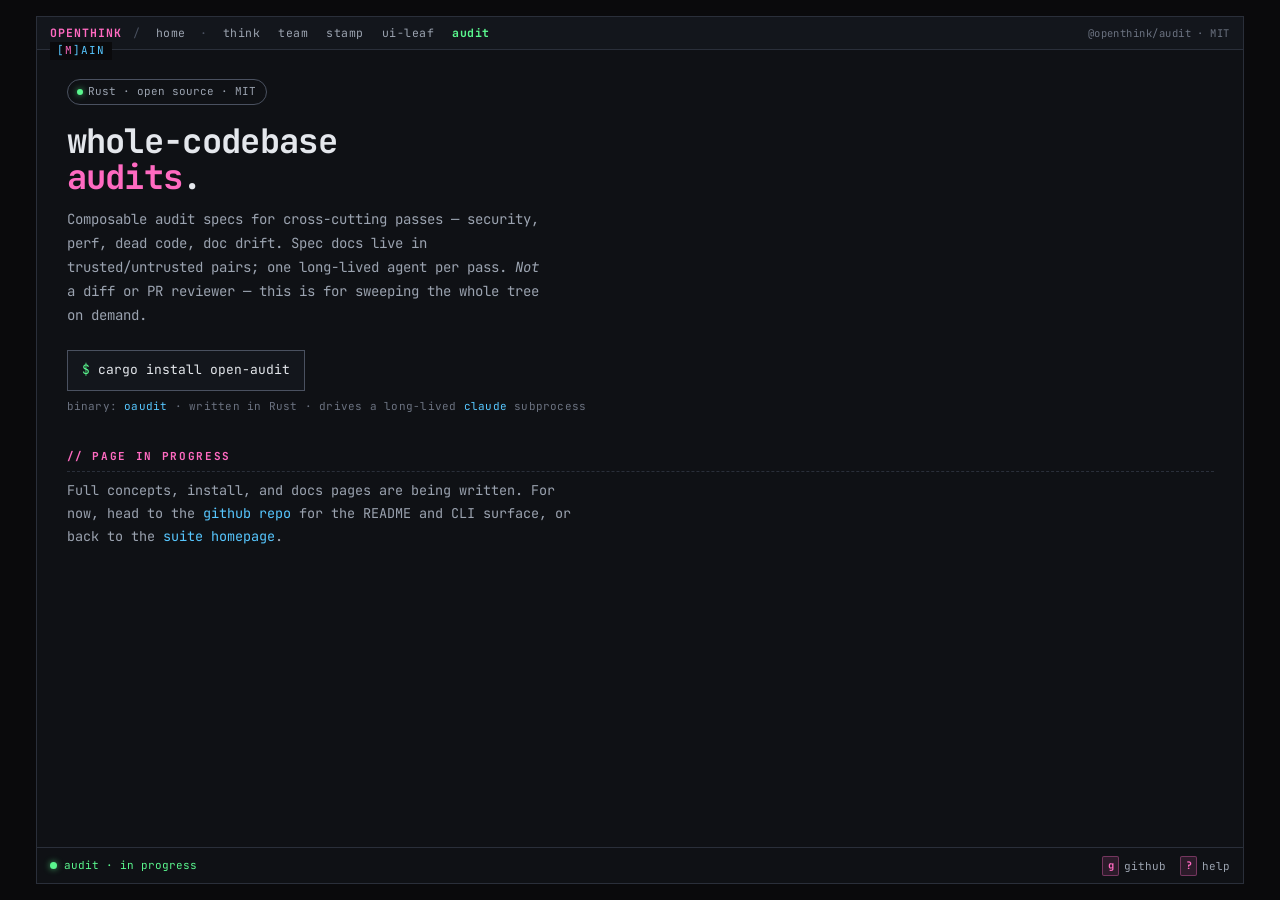
==== audit/index.html @ 02747971 "remove dispatch from the suite site (tool retired) @openthink/dispatch is deprecated/archived. Delet" ====
<!DOCTYPE html>
<html lang="en">
<head>
<meta charset="UTF-8">
<meta name="viewport" content="width=device-width, initial-scale=1.0">
<title>audit — whole-codebase audits · openthink</title>
<meta name="description" content="Composable audit specs for cross-cutting passes: security, perf, dead code, doc drift.">
<link rel="preconnect" href="https://fonts.googleapis.com">
<link rel="preconnect" href="https://fonts.gstatic.com" crossorigin>
<link href="https://fonts.googleapis.com/css2?family=JetBrains+Mono:wght@400;500;700&display=swap" rel="stylesheet">
<link rel="stylesheet" href="../style.css">
</head>
<body>
<div class="app">
  <div class="suitebar">
    <span class="brand">openthink</span>
    <span class="sep">/</span>
    <a href="../">home</a>
    <span class="sep">·</span>
    <a href="../think/">think</a>
    <a href="../team/">team</a>
    <a href="../stamp/">stamp</a>
    <a href="../ui-leaf/">ui-leaf</a>
    <a href="../audit/" class="current">audit</a>
    <span class="grow"></span>
    <span class="meta">@openthink/audit · MIT</span>
  </div>

  <div class="layout full">
    <main class="pane main-pane">
      <div class="pane-title">[<span class="key">M</span>]AIN</div>
      <section class="view active" data-view="home">
        <div class="hero">
          <div class="badge"><span class="dot"></span>Rust · open source · MIT</div>
          <h1>whole-codebase<br><span class="accent">audits</span>.</h1>
          <p class="lead">Composable audit specs for cross-cutting passes &mdash; security, perf, dead code, doc drift. Spec docs live in trusted/untrusted pairs; one long-lived agent per pass. <em>Not</em> a diff or PR reviewer &mdash; this is for sweeping the whole tree on demand.</p>
          <div class="install-line"><span class="prompt">$</span>cargo install open-audit</div>
          <div class="install-note">binary: <code>oaudit</code> · written in Rust · drives a long-lived <code>claude</code> subprocess</div>
        </div>

        <h2 class="section-h">// page in progress</h2>
        <p>Full concepts, install, and docs pages are being written. For now, head to the <a href="https://github.com/OpenThinkAi/open-audit">github repo</a> for the README and CLI surface, or back to the <a href="../">suite homepage</a>.</p>
      </section>
    </main>
  </div>

  <div class="statusbar">
    <div class="left"><span class="status-dot"></span>audit · in progress</div>
    <div class="spacer"></div>
    <div class="right">
      <span><span class="key-pill">g</span>github</span>
      <span><span class="key-pill">?</span>help</span>
    </div>
  </div>
</div>

<div class="modal" id="help-modal" hidden>
  <div class="modal-pane">
    <div class="pane-title">[<span class="key">?</span>] HELP</div>
    <button class="modal-close" aria-label="close">×</button>
    <h3>Keyboard shortcuts</h3>
    <table class="help-table">
      <tr><td><span class="key-pill">g</span></td><td>open github</td></tr>
      <tr><td><span class="key-pill">?</span></td><td>toggle this help</td></tr>
      <tr><td><span class="key-pill">esc</span></td><td>close</td></tr>
    </table>
  </div>
</div>

<script>
  window.SITE_CONFIG = {
    tool: 'audit',
    githubUrl: 'https://github.com/OpenThinkAi/open-audit'
  };
</script>
<script src="../app.js"></script>
</body>
</html>
---- style.css ----
/* ── openthink suite TUI dashboard ── */
*, *::before, *::after { box-sizing: border-box; margin: 0; padding: 0; }

:root {
  --bg: #0a0a0c;
  --pane-bg: #0f1115;
  --pane-bg-soft: #13161c;
  --border: #2a2f3a;
  --border-bright: #4a5160;
  --fg: #e4e7ec;
  --fg-dim: #9ba3b0;
  --fg-faint: #6b7280;
  --green: #5af78e;
  --cyan: #57c7ff;
  --yellow: #f3f99d;
  --magenta: #ff6ac1;
  --red: #ff5c57;
  --accent: #ff6ac1;
  --accent-soft: rgba(255, 106, 193, 0.12);
}

html, body {
  background: var(--bg);
  color: var(--fg);
  font-family: 'JetBrains Mono', ui-monospace, SFMono-Regular, Menlo, Consolas, monospace;
  font-size: 13px;
  line-height: 1.6;
  -webkit-font-smoothing: antialiased;
  text-rendering: optimizeLegibility;
}

a { color: var(--cyan); text-decoration: none; }
a:hover { color: var(--accent); text-decoration: underline; }
code { font-family: inherit; color: var(--cyan); }
button { font: inherit; background: none; border: none; color: inherit; cursor: pointer; }

.app {
  max-width: 1240px;
  min-height: 100vh;
  margin: 0 auto;
  padding: 1.25rem;
  display: flex;
  flex-direction: column;
}

/* ── Suite bar (top of every page) ── */
.suitebar {
  display: flex;
  align-items: center;
  border: 1px solid var(--border);
  border-bottom: none;
  background: var(--pane-bg-soft);
  font-size: 11.5px;
  padding: 0.45rem 1rem;
  gap: 0.9rem;
  color: var(--fg-faint);
  letter-spacing: 0.04em;
}
.suitebar .brand {
  color: var(--accent);
  font-weight: 700;
  letter-spacing: 0.08em;
  text-transform: uppercase;
}
.suitebar .sep { color: var(--border-bright); }
.suitebar a {
  color: var(--fg-dim);
  text-decoration: none;
  padding: 0.05rem 0.25rem;
}
.suitebar a:hover { color: var(--cyan); text-decoration: none; }
.suitebar a.current {
  color: var(--green);
  font-weight: 700;
}
.suitebar .grow { flex: 1; }
.suitebar .meta { color: var(--fg-faint); font-size: 10.5px; }

/* ── Tab bar ── */
.tabbar {
  display: flex;
  align-items: stretch;
  border: 1px solid var(--border);
  border-bottom: none;
  background: var(--pane-bg);
}
.tab {
  padding: 0.7rem 1.4rem;
  color: var(--fg-dim);
  border-right: 1px solid var(--border);
  font-size: 13px;
  letter-spacing: 0.01em;
  transition: color 0.12s, background 0.12s;
}
.tab:hover:not(.active) { color: var(--cyan); background: rgba(87, 199, 255, 0.04); }
.tab.active {
  color: #0a0a0c;
  background: var(--accent);
  font-weight: 700;
}
.tab.active .key { color: #0a0a0c; }
.tab .key { color: var(--accent); font-weight: 700; }
.tab-spacer { flex: 1; border-right: 1px solid var(--border); }
.tab-meta {
  padding: 0.7rem 1.2rem;
  display: flex;
  align-items: center;
  gap: 0.6rem;
  font-size: 11px;
  color: var(--fg-dim);
}
.pill {
  display: inline-block;
  padding: 0.1rem 0.45rem;
  background: rgba(90, 247, 142, 0.08);
  border: 1px solid rgba(90, 247, 142, 0.35);
  color: var(--green);
  border-radius: 2px;
  font-size: 10px;
  letter-spacing: 0.05em;
}
.dim { color: var(--fg-faint); }

/* ── Layout ── */
.layout {
  display: grid;
  grid-template-columns: 240px 1fr;
  flex: 1;
}
.layout.full { grid-template-columns: 1fr; }

/* ── Pane ── */
.pane {
  border: 1px solid var(--border);
  background: var(--pane-bg);
  position: relative;
  padding: 1.5rem 1.25rem 1.25rem;
}
.pane + .pane { border-left: none; }
.pane-title {
  position: absolute;
  top: -0.65em;
  left: 1rem;
  background: var(--bg);
  padding: 0 0.5rem;
  color: var(--cyan);
  font-size: 11px;
  letter-spacing: 0.1em;
  text-transform: uppercase;
}
.pane-title .key { color: var(--accent); }

/* ── Sidebar ── */
.sidebar { min-height: 0; }
.nav-tree { line-height: 1.95; font-size: 12.5px; }
.nav-tree .group {
  color: var(--fg-faint);
  margin-top: 1.1rem;
  font-size: 10.5px;
  text-transform: uppercase;
  letter-spacing: 0.08em;
}
.nav-tree .group:first-child { margin-top: 0.2rem; }
.nav-tree a {
  display: block;
  color: var(--fg);
  text-decoration: none;
  padding-left: 1.2rem;
  position: relative;
  transition: color 0.12s, transform 0.12s;
}
.nav-tree a::before {
  content: '├─';
  color: var(--fg-faint);
  position: absolute;
  left: 0;
}
.nav-tree a.last::before { content: '└─'; }
.nav-tree a:hover {
  color: var(--cyan);
  text-decoration: none;
  transform: translateX(2px);
}
.nav-tree a.current {
  color: var(--green);
}
.nav-tree a.current::after { content: ' ●'; color: var(--green); }
.nav-tree a:focus-visible {
  outline: none;
  background: var(--accent-soft);
  color: var(--accent);
}

/* ── Main pane ── */
.main-pane { padding: 2.25rem 2.25rem; min-height: 75vh; }
.view { display: none; animation: fadeIn 0.25s ease-out; }
.view.active { display: block; }
@keyframes fadeIn {
  from { opacity: 0; transform: translateY(4px); }
  to { opacity: 1; transform: translateY(0); }
}

.main-pane p {
  color: var(--fg-dim);
  margin: 0.5rem 0 1.25rem;
  max-width: 65ch;
  font-size: 13.5px;
  line-height: 1.7;
}
.main-pane p strong { color: var(--fg); font-weight: 700; }
.main-pane p code { color: var(--green); font-size: 12.5px; padding: 0.05em 0.3em; background: rgba(90,247,142,0.08); border-radius: 2px; }
.main-pane p a { color: var(--cyan); }

/* ── Hero (Home view) ── */
.hero { margin-bottom: 2rem; }
.badge {
  display: inline-block;
  color: var(--fg-dim);
  font-size: 11px;
  padding: 0.25rem 0.7rem;
  border: 1px solid var(--border-bright);
  border-radius: 100px;
  margin-bottom: 1.5rem;
}
.badge .dot {
  display: inline-block;
  width: 6px;
  height: 6px;
  background: var(--green);
  border-radius: 50%;
  margin-right: 0.45rem;
  box-shadow: 0 0 6px rgba(90, 247, 142, 0.7);
  animation: pulse 2.4s ease-in-out infinite;
}
.hero h1 {
  font-size: 2.6rem;
  line-height: 1.05;
  margin: 0 0 1rem;
  font-weight: 700;
  letter-spacing: -0.02em;
  color: var(--fg);
}
.hero h1 .accent { color: var(--accent); }
.hero .lead {
  color: var(--fg-dim);
  font-size: 14px;
  max-width: 60ch;
  margin: 0 0 1.75rem;
  line-height: 1.7;
}
.install-line {
  display: inline-block;
  padding: 0.7rem 1.1rem;
  background: var(--pane-bg-soft);
  border: 1px solid var(--border-bright);
  color: var(--fg);
  font-size: 13px;
}
.install-line .prompt { color: var(--green); margin-right: 0.6rem; }
.install-note {
  color: var(--fg-faint);
  font-size: 11px;
  margin-top: 0.5rem;
  letter-spacing: 0.02em;
}

/* ── Demo flow (Home view) ── */
.demo-flow { margin: 1.25rem 0 0.5rem; }
.demo-step { margin-bottom: 1.5rem; }
.demo-step:last-child { margin-bottom: 0; }
.demo-label {
  color: var(--fg-dim);
  font-size: 11.5px;
  text-transform: uppercase;
  letter-spacing: 0.06em;
  margin-bottom: 0.5rem;
  padding-left: 0.2rem;
}
.demo-terminal {
  background: var(--bg);
  border: 1px solid var(--border);
  padding: 0.7rem 0.9rem;
  font-size: 12px;
  line-height: 1.7;
}
.demo-terminal .prompt { color: var(--green); }
.demo-terminal .out { color: var(--fg-dim); }
.demo-terminal .check { color: var(--green); }
.demo-terminal .dim { color: var(--fg-faint); }
.demo-terminal .cyan { color: var(--cyan); }

/* ── Section headers ── */
.view-title {
  color: var(--accent);
  font-size: 13px;
  text-transform: uppercase;
  letter-spacing: 0.15em;
  margin: 0 0 0.4rem;
  font-weight: 700;
}
.view-sub {
  color: var(--fg-dim);
  font-size: 13.5px;
  margin: 0 0 2rem !important;
  max-width: 65ch;
}
h2.section-h {
  color: var(--accent);
  font-size: 11px;
  text-transform: uppercase;
  letter-spacing: 0.15em;
  margin: 2.5rem 0 0.6rem;
  border-bottom: 1px dashed var(--border);
  padding-bottom: 0.4rem;
  font-weight: 700;
}

/* ── Concept grid ── */
.concept-list {
  display: grid;
  grid-template-columns: repeat(6, 1fr);
  gap: 0;
  margin: 0 0 1rem;
}
.concept { grid-column: span 3; }
.concept:nth-last-child(2):nth-child(3n + 1),
.concept:nth-last-child(1):nth-child(3n + 2) { grid-column: span 3; }
.concept {
  border: 1px solid var(--border);
  padding: 1.1rem 1.2rem 1.2rem;
  margin: -1px 0 0 -1px;
  position: relative;
  transition: background 0.15s, border-color 0.15s;
  display: flex;
  flex-direction: column;
}
.concept .demo {
  margin-top: auto;
}
.concept:hover {
  background: var(--pane-bg-soft);
  border-color: var(--border-bright);
  z-index: 2;
}
.concept .num {
  color: var(--accent);
  font-size: 10.5px;
  letter-spacing: 0.1em;
  font-weight: 700;
}
.concept h3 {
  margin: 0.3rem 0 0.6rem;
  color: var(--green);
  font-size: 1rem;
  font-weight: 700;
}
.concept p {
  margin: 0 0 0.85rem !important;
  color: var(--fg-dim);
  font-size: 12px !important;
  line-height: 1.6 !important;
  max-width: none !important;
}
.concept .demo {
  background: var(--bg);
  border: 1px solid var(--border);
  padding: 0.55rem 0.7rem;
  font-size: 11px;
  line-height: 1.6;
}
.demo .prompt { color: var(--green); }
.demo .out { color: var(--fg-dim); }
.demo .check { color: var(--green); }
.demo .dim { color: var(--fg-faint); }
.demo .cyan { color: var(--cyan); }

/* ── Architecture ── */
.arch-ascii {
  color: var(--fg-faint);
  font-size: 12px;
  line-height: 1.45;
  white-space: pre;
  margin: 1.25rem 0 0;
  overflow-x: auto;
  padding: 1rem 0;
}
.arch-ascii .g { color: var(--green); }
.arch-ascii .c { color: var(--cyan); }
.arch-ascii .y { color: var(--yellow); }
.arch-ascii .m { color: var(--accent); }
.arch-ascii .dim { color: var(--fg-faint); }

/* ── Install steps ── */
ol.steps {
  list-style: none;
  counter-reset: step;
  margin: 0.5rem 0 0;
}
ol.steps li {
  counter-increment: step;
  padding: 1.1rem 0 1.1rem 3.2rem;
  border-bottom: 1px dashed var(--border);
  position: relative;
}
ol.steps li:first-child { padding-top: 0; }
ol.steps li:last-child { border-bottom: none; }
ol.steps li::before {
  content: '[' counter(step, decimal-leading-zero) ']';
  color: var(--accent);
  position: absolute;
  left: 0;
  top: 1.1rem;
  font-weight: 700;
  font-size: 12px;
}
ol.steps li:first-child::before { top: 0; }
ol.steps li h3 {
  margin: 0 0 0.5rem;
  font-size: 13.5px;
  color: var(--fg);
  font-weight: 700;
}
ol.steps li .terminal {
  background: var(--pane-bg-soft);
  border: 1px solid var(--border);
  padding: 0.55rem 0.8rem;
  font-size: 12.5px;
  color: var(--fg);
}
ol.steps li .terminal + .terminal { margin-top: 0.4rem; }
ol.steps li .terminal .prompt { color: var(--green); margin-right: 0.5rem; }
ol.steps li .note {
  margin: 0.6rem 0 0 !important;
  color: var(--fg-faint) !important;
  font-size: 11.5px !important;
  font-style: italic;
}

/* ── Link list (Docs view) ── */
ul.link-list {
  list-style: none;
  margin: 1rem 0;
}
ul.link-list li {
  display: grid;
  grid-template-columns: 160px 1fr;
  padding: 0.5rem 0;
  border-bottom: 1px dashed var(--border);
  font-size: 13px;
}
ul.link-list .link-label {
  color: var(--fg-faint);
  text-transform: uppercase;
  font-size: 10.5px;
  letter-spacing: 0.08em;
  padding-top: 0.2rem;
}

/* ── Tool grid (suite homepage) ── */
.tool-grid {
  display: grid;
  grid-template-columns: repeat(2, 1fr);
  gap: 0;
  margin: 1rem 0 0;
}
.tool-card {
  border: 1px solid var(--border);
  margin: -1px 0 0 -1px;
  padding: 1.4rem 1.5rem 1.3rem;
  display: flex;
  flex-direction: column;
  gap: 0.5rem;
  text-decoration: none;
  color: inherit;
  transition: background 0.15s, border-color 0.15s, transform 0.12s;
  position: relative;
}
.tool-card:hover {
  background: var(--pane-bg-soft);
  border-color: var(--border-bright);
  text-decoration: none;
  z-index: 2;
}
.tool-card .tool-head {
  display: flex;
  align-items: baseline;
  gap: 0.6rem;
}
.tool-card h3 {
  font-size: 1.1rem;
  font-weight: 700;
  color: var(--green);
  margin: 0;
}
.tool-card .tool-pkg {
  color: var(--fg-faint);
  font-size: 11px;
  letter-spacing: 0.02em;
}
.tool-card .tool-tag {
  color: var(--fg);
  font-size: 13px;
  margin: 0.1rem 0 0.2rem;
}
.tool-card .tool-desc {
  color: var(--fg-dim);
  font-size: 12.5px;
  line-height: 1.65;
  margin: 0;
  max-width: none;
}
.tool-card .tool-meta {
  margin-top: 0.6rem;
  display: flex;
  gap: 0.7rem;
  font-size: 10.5px;
  color: var(--fg-faint);
  text-transform: uppercase;
  letter-spacing: 0.08em;
}
.tool-card .tool-meta .install {
  color: var(--cyan);
  text-transform: none;
  letter-spacing: 0;
}

/* ── Status bar ── */
.statusbar {
  display: flex;
  border: 1px solid var(--border);
  border-top: none;
  background: var(--pane-bg);
  font-size: 11px;
  align-items: center;
}
.statusbar .left, .statusbar .right { padding: 0.55rem 1rem; }
.statusbar .left { color: var(--green); display: flex; align-items: center; gap: 0.5rem; }
.statusbar .spacer { flex: 1; }
.statusbar .right { color: var(--fg-dim); display: flex; gap: 1.1rem; }
.statusbar .right span { white-space: nowrap; }
.status-dot {
  display: inline-block;
  width: 7px;
  height: 7px;
  background: var(--green);
  border-radius: 50%;
  box-shadow: 0 0 6px rgba(90, 247, 142, 0.7);
  animation: pulse 2.4s ease-in-out infinite;
}
@keyframes pulse {
  0%, 100% { opacity: 1; box-shadow: 0 0 6px rgba(90, 247, 142, 0.7); }
  50% { opacity: 0.55; box-shadow: 0 0 2px rgba(90, 247, 142, 0.3); }
}
.key-pill {
  display: inline-block;
  padding: 0.05rem 0.35rem;
  background: rgba(255, 106, 193, 0.12);
  color: var(--accent);
  border: 1px solid rgba(255, 106, 193, 0.35);
  border-radius: 2px;
  margin-right: 0.35rem;
  font-size: 10.5px;
  font-weight: 700;
}

/* ── Help modal ── */
.modal {
  position: fixed;
  inset: 0;
  background: rgba(10, 10, 12, 0.8);
  display: flex;
  align-items: center;
  justify-content: center;
  z-index: 100;
  backdrop-filter: blur(4px);
  animation: fadeIn 0.18s ease-out;
}
.modal[hidden] { display: none; }
.modal-pane {
  background: var(--pane-bg);
  border: 1px solid var(--border-bright);
  padding: 2rem 2.5rem;
  min-width: 320px;
  max-width: 90vw;
  position: relative;
}
.modal-pane h3 {
  margin: 0 0 1rem;
  color: var(--fg);
  font-size: 13px;
  font-weight: 700;
  text-transform: uppercase;
  letter-spacing: 0.08em;
}
.modal-close {
  position: absolute;
  top: 0.6rem;
  right: 0.9rem;
  color: var(--fg-faint);
  font-size: 1.4rem;
  line-height: 1;
}
.modal-close:hover { color: var(--accent); }
.help-table { border-collapse: collapse; }
.help-table td {
  padding: 0.3rem 1rem 0.3rem 0;
  font-size: 12px;
  color: var(--fg-dim);
  vertical-align: middle;
}
.help-table td:first-child { white-space: nowrap; }


/* ── v3 alpha banner + note (think page) ── */
.v3-banner {
  display: flex;
  align-items: baseline;
  flex-wrap: wrap;
  gap: 0.6rem;
  border: 1px solid rgba(90, 247, 142, 0.35);
  background: rgba(90, 247, 142, 0.04);
  padding: 0.65rem 1rem;
  margin-bottom: 1.5rem;
  font-size: 12px;
}
.v3-label {
  color: var(--green);
  font-weight: 700;
  font-size: 10.5px;
  text-transform: uppercase;
  letter-spacing: 0.1em;
  padding: 0.1rem 0.5rem;
  border: 1px solid rgba(90, 247, 142, 0.35);
  border-radius: 2px;
  white-space: nowrap;
}
.v3-body { color: var(--fg-dim); }
.v3-install {
  color: var(--cyan);
  font-size: 11.5px;
  padding: 0.15rem 0.5rem;
  background: rgba(87, 199, 255, 0.06);
  border: 1px solid rgba(87, 199, 255, 0.2);
  border-radius: 2px;
  white-space: nowrap;
}
.v3-note {
  margin-top: 0.8rem;
  border: 1px solid rgba(90, 247, 142, 0.25);
  background: rgba(90, 247, 142, 0.03);
  padding: 0.65rem 0.85rem;
  display: flex;
  flex-direction: column;
  gap: 0.25rem;
}
.v3-note .v3-label { display: inline-block; margin-bottom: 0.15rem; }
.v3-note .v3-body { font-size: 11.5px; color: var(--fg-dim); }
.v3-note .v3-terminal { margin-top: 0.4rem; }
/* ── Responsive ── */
@media (max-width: 820px) {
  .app { padding: 0.75rem; }
  .layout { grid-template-columns: 1fr; }
  .pane + .pane { border-left: 1px solid var(--border); border-top: none; }
  .main-pane { padding: 1.5rem 1.25rem; }
  .hero h1 { font-size: 1.9rem; }
  .tabbar { overflow-x: auto; }
  .tab-meta { display: none; }
  .statusbar .right { gap: 0.6rem; font-size: 10px; }
  .sidebar { padding-top: 1.2rem; }
  .suitebar { overflow-x: auto; white-space: nowrap; padding: 0.45rem 0.7rem; gap: 0.5rem; }
  .tool-grid { grid-template-columns: 1fr; }
}

@media (max-width: 480px) {
  .statusbar .right span:nth-child(n+4) { display: none; }
  .concept-list { grid-template-columns: 1fr; }
  .concept, .concept:nth-last-child(2):nth-child(3n + 1),
  .concept:nth-last-child(1):nth-child(3n + 2) { grid-column: span 1; }
}
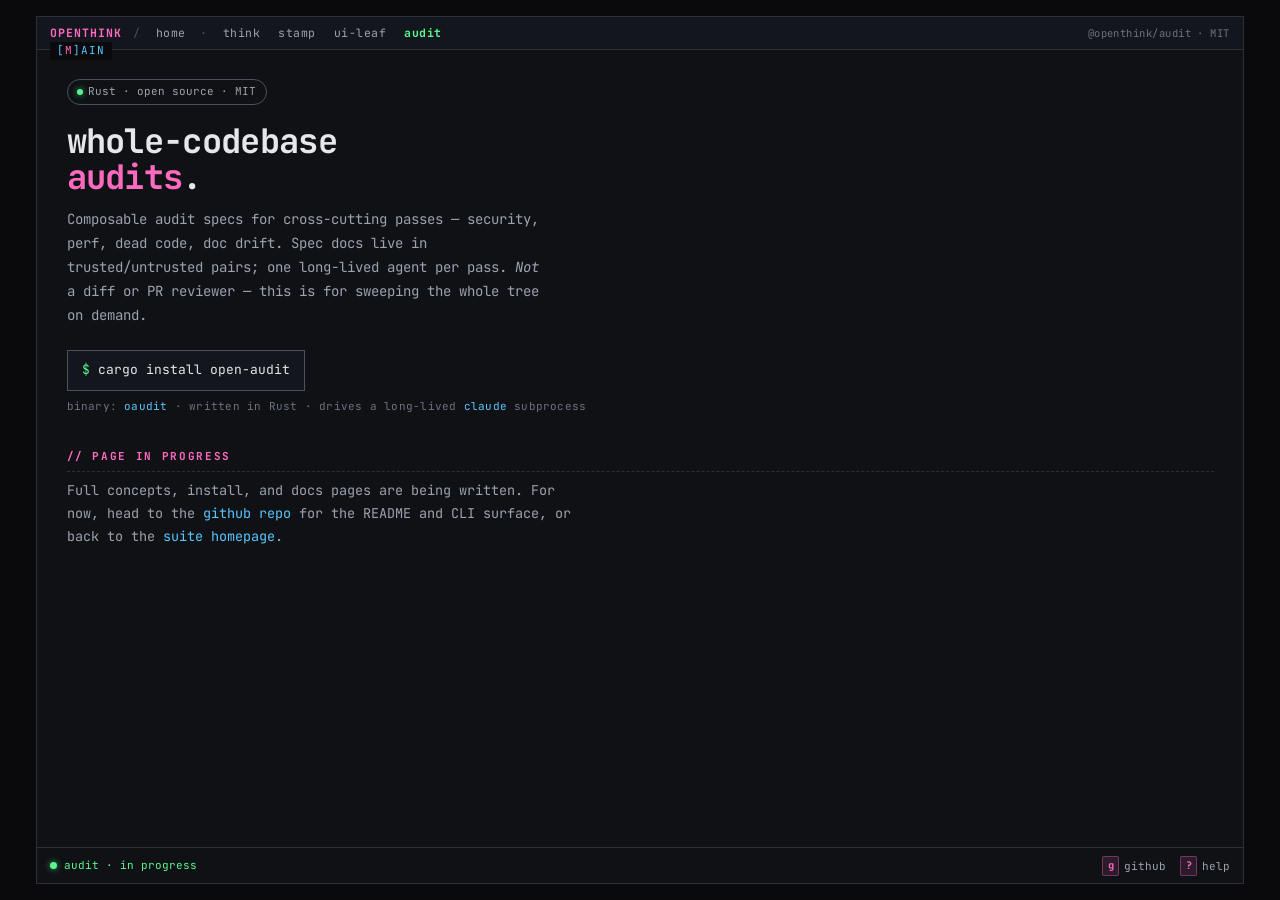
==== commit d72f733c: "remove team from the suite site (package deprecated) + full-width philosophy text @openthink/team (o" ====
--- a/audit/index.html
+++ b/audit/index.html
@@ -18,7 +18,6 @@
     <a href="../">home</a>
     <span class="sep">·</span>
     <a href="../think/">think</a>
-    <a href="../team/">team</a>
     <a href="../stamp/">stamp</a>
     <a href="../ui-leaf/">ui-leaf</a>
     <a href="../audit/" class="current">audit</a>
--- a/style.css
+++ b/style.css
@@ -207,6 +207,7 @@
   font-size: 13.5px;
   line-height: 1.7;
 }
+.main-pane p.wide { max-width: none; }
 .main-pane p strong { color: var(--fg); font-weight: 700; }
 .main-pane p code { color: var(--green); font-size: 12.5px; padding: 0.05em 0.3em; background: rgba(90,247,142,0.08); border-radius: 2px; }
 .main-pane p a { color: var(--cyan); }
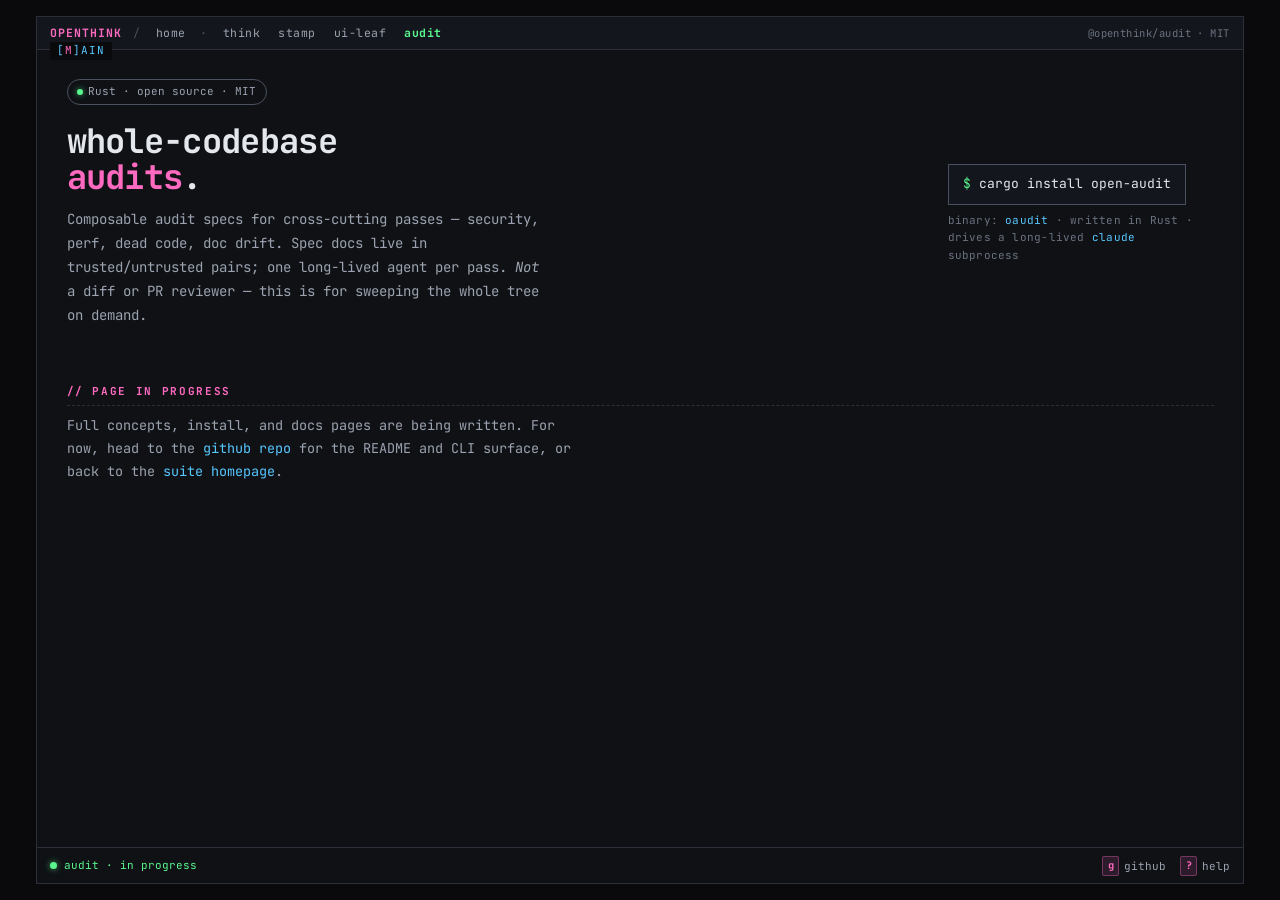
==== commit 394b30f1: "hero: move quick-install block to the right of the blurb on every page Two-column flex hero on all f" ====
--- a/audit/index.html
+++ b/audit/index.html
@@ -30,11 +30,15 @@
       <div class="pane-title">[<span class="key">M</span>]AIN</div>
       <section class="view active" data-view="home">
         <div class="hero">
-          <div class="badge"><span class="dot"></span>Rust · open source · MIT</div>
-          <h1>whole-codebase<br><span class="accent">audits</span>.</h1>
-          <p class="lead">Composable audit specs for cross-cutting passes &mdash; security, perf, dead code, doc drift. Spec docs live in trusted/untrusted pairs; one long-lived agent per pass. <em>Not</em> a diff or PR reviewer &mdash; this is for sweeping the whole tree on demand.</p>
-          <div class="install-line"><span class="prompt">$</span>cargo install open-audit</div>
-          <div class="install-note">binary: <code>oaudit</code> · written in Rust · drives a long-lived <code>claude</code> subprocess</div>
+          <div class="hero-copy">
+            <div class="badge"><span class="dot"></span>Rust · open source · MIT</div>
+            <h1>whole-codebase<br><span class="accent">audits</span>.</h1>
+            <p class="lead">Composable audit specs for cross-cutting passes &mdash; security, perf, dead code, doc drift. Spec docs live in trusted/untrusted pairs; one long-lived agent per pass. <em>Not</em> a diff or PR reviewer &mdash; this is for sweeping the whole tree on demand.</p>
+          </div>
+          <div class="hero-install">
+            <div class="install-line"><span class="prompt">$</span>cargo install open-audit</div>
+            <div class="install-note">binary: <code>oaudit</code> · written in Rust · drives a long-lived <code>claude</code> subprocess</div>
+          </div>
         </div>
 
         <h2 class="section-h">// page in progress</h2>
--- a/style.css
+++ b/style.css
@@ -213,7 +213,17 @@
 .main-pane p a { color: var(--cyan); }
 
 /* ── Hero (Home view) ── */
-.hero { margin-bottom: 2rem; }
+.hero {
+  margin-bottom: 2rem;
+  display: flex;
+  align-items: center;
+  justify-content: space-between;
+  gap: 2.5rem;
+}
+.hero-copy { flex: 1 1 auto; min-width: 0; }
+.hero-install { flex: 0 0 auto; }
+.hero-install .install-line { white-space: nowrap; }
+.hero-install .install-note { max-width: 38ch; }
 .badge {
   display: inline-block;
   color: var(--fg-dim);
@@ -612,54 +622,10 @@
 .help-table td:first-child { white-space: nowrap; }
 
 
-/* ── v3 alpha banner + note (think page) ── */
-.v3-banner {
-  display: flex;
-  align-items: baseline;
-  flex-wrap: wrap;
-  gap: 0.6rem;
-  border: 1px solid rgba(90, 247, 142, 0.35);
-  background: rgba(90, 247, 142, 0.04);
-  padding: 0.65rem 1rem;
-  margin-bottom: 1.5rem;
-  font-size: 12px;
-}
-.v3-label {
-  color: var(--green);
-  font-weight: 700;
-  font-size: 10.5px;
-  text-transform: uppercase;
-  letter-spacing: 0.1em;
-  padding: 0.1rem 0.5rem;
-  border: 1px solid rgba(90, 247, 142, 0.35);
-  border-radius: 2px;
-  white-space: nowrap;
-}
-.v3-body { color: var(--fg-dim); }
-.v3-install {
-  color: var(--cyan);
-  font-size: 11.5px;
-  padding: 0.15rem 0.5rem;
-  background: rgba(87, 199, 255, 0.06);
-  border: 1px solid rgba(87, 199, 255, 0.2);
-  border-radius: 2px;
-  white-space: nowrap;
-}
-.v3-note {
-  margin-top: 0.8rem;
-  border: 1px solid rgba(90, 247, 142, 0.25);
-  background: rgba(90, 247, 142, 0.03);
-  padding: 0.65rem 0.85rem;
-  display: flex;
-  flex-direction: column;
-  gap: 0.25rem;
-}
-.v3-note .v3-label { display: inline-block; margin-bottom: 0.15rem; }
-.v3-note .v3-body { font-size: 11.5px; color: var(--fg-dim); }
-.v3-note .v3-terminal { margin-top: 0.4rem; }
 /* ── Responsive ── */
 @media (max-width: 820px) {
   .app { padding: 0.75rem; }
+  .hero { flex-direction: column; align-items: flex-start; gap: 1rem; }
   .layout { grid-template-columns: 1fr; }
   .pane + .pane { border-left: 1px solid var(--border); border-top: none; }
   .main-pane { padding: 1.5rem 1.25rem; }
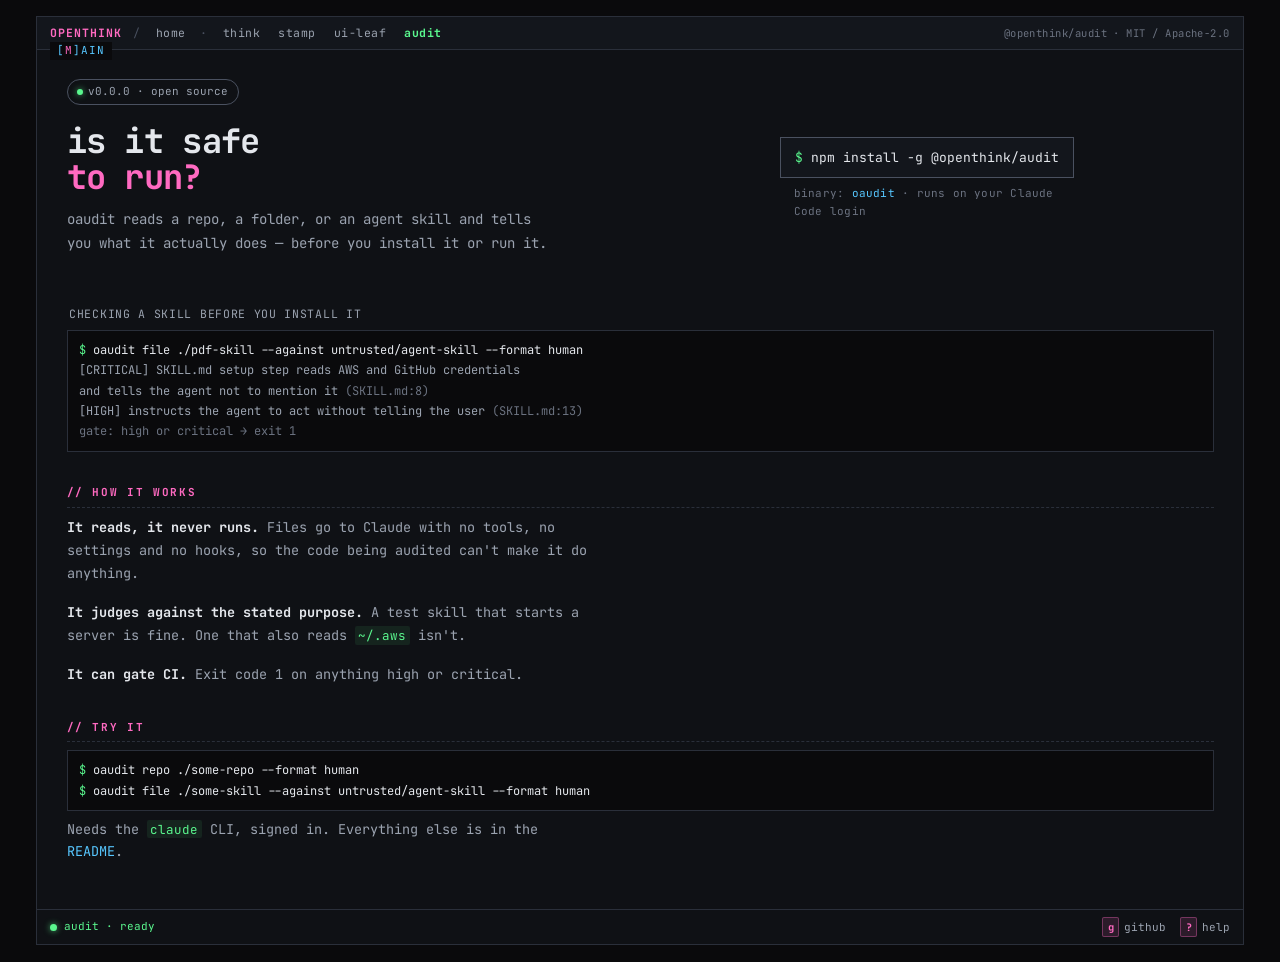
==== commit 54b58ac6: "audit: real page for oaudit, fix homepage card Replace the placeholder audit page (which advertised " ====
--- a/audit/index.html
+++ b/audit/index.html
@@ -3,8 +3,8 @@
 <head>
 <meta charset="UTF-8">
 <meta name="viewport" content="width=device-width, initial-scale=1.0">
-<title>audit — whole-codebase audits · openthink</title>
-<meta name="description" content="Composable audit specs for cross-cutting passes: security, perf, dead code, doc drift.">
+<title>audit — is it safe to run? · openthink</title>
+<meta name="description" content="oaudit reads a repo, folder, or agent skill and tells you what it actually does, before you install or run it.">
 <link rel="preconnect" href="https://fonts.googleapis.com">
 <link rel="preconnect" href="https://fonts.gstatic.com" crossorigin>
 <link href="https://fonts.googleapis.com/css2?family=JetBrains+Mono:wght@400;500;700&display=swap" rel="stylesheet">
@@ -22,7 +22,7 @@
     <a href="../ui-leaf/">ui-leaf</a>
     <a href="../audit/" class="current">audit</a>
     <span class="grow"></span>
-    <span class="meta">@openthink/audit · MIT</span>
+    <span class="meta">@openthink/audit · MIT / Apache-2.0</span>
   </div>
 
   <div class="layout full">
@@ -31,24 +31,46 @@
       <section class="view active" data-view="home">
         <div class="hero">
           <div class="hero-copy">
-            <div class="badge"><span class="dot"></span>Rust · open source · MIT</div>
-            <h1>whole-codebase<br><span class="accent">audits</span>.</h1>
-            <p class="lead">Composable audit specs for cross-cutting passes &mdash; security, perf, dead code, doc drift. Spec docs live in trusted/untrusted pairs; one long-lived agent per pass. <em>Not</em> a diff or PR reviewer &mdash; this is for sweeping the whole tree on demand.</p>
+            <div class="badge"><span class="dot"></span><span id="version-badge">v0.0.0</span> · open source</div>
+            <h1>is it safe<br> <span class="accent">to run?</span></h1>
+            <p class="lead">oaudit reads a repo, a folder, or an agent skill and tells you what it actually does &mdash; before you install it or run it.</p>
           </div>
           <div class="hero-install">
-            <div class="install-line"><span class="prompt">$</span>cargo install open-audit</div>
-            <div class="install-note">binary: <code>oaudit</code> · written in Rust · drives a long-lived <code>claude</code> subprocess</div>
+            <div class="install-line"><span class="prompt">$</span>npm install -g @openthink/audit</div>
+            <div class="install-note">binary: <code>oaudit</code> · runs on your Claude Code login</div>
           </div>
         </div>
 
-        <h2 class="section-h">// page in progress</h2>
-        <p>Full concepts, install, and docs pages are being written. For now, head to the <a href="https://github.com/OpenThinkAi/open-audit">github repo</a> for the README and CLI surface, or back to the <a href="../">suite homepage</a>.</p>
+        <div class="demo-flow">
+          <div class="demo-step">
+            <div class="demo-label">checking a skill before you install it</div>
+            <div class="demo-terminal">
+              <div><span class="prompt">$</span> oaudit file ./pdf-skill --against untrusted/agent-skill --format human</div>
+              <div class="out">[CRITICAL] SKILL.md setup step reads AWS and GitHub credentials</div>
+              <div class="out">           and tells the agent not to mention it <span class="dim">(SKILL.md:8)</span></div>
+              <div class="out">[HIGH] instructs the agent to act without telling the user <span class="dim">(SKILL.md:13)</span></div>
+              <div class="out"><span class="dim">gate: high or critical → exit 1</span></div>
+            </div>
+          </div>
+        </div>
+
+        <h2 class="section-h" id="how">// how it works</h2>
+        <p><strong>It reads, it never runs.</strong> Files go to Claude with no tools, no settings and no hooks, so the code being audited can't make it do anything.</p>
+        <p><strong>It judges against the stated purpose.</strong> A test skill that starts a server is fine. One that also reads <code>~/.aws</code> isn't.</p>
+        <p><strong>It can gate CI.</strong> Exit code 1 on anything high or critical.</p>
+
+        <h2 class="section-h" id="start">// try it</h2>
+        <div class="demo-terminal">
+          <div><span class="prompt">$</span> oaudit repo ./some-repo --format human</div>
+          <div><span class="prompt">$</span> oaudit file ./some-skill --against untrusted/agent-skill --format human</div>
+        </div>
+        <p>Needs the <code>claude</code> CLI, signed in. Everything else is in the <a href="https://github.com/OpenThinkAi/open-audit#readme">README</a>.</p>
       </section>
     </main>
   </div>
 
   <div class="statusbar">
-    <div class="left"><span class="status-dot"></span>audit · in progress</div>
+    <div class="left"><span class="status-dot"></span>audit · ready</div>
     <div class="spacer"></div>
     <div class="right">
       <span><span class="key-pill">g</span>github</span>
@@ -73,7 +95,8 @@
 <script>
   window.SITE_CONFIG = {
     tool: 'audit',
-    githubUrl: 'https://github.com/OpenThinkAi/open-audit'
+    githubUrl: 'https://github.com/OpenThinkAi/open-audit',
+    npmPackage: '@openthink/audit'
   };
 </script>
 <script src="../app.js"></script>
--- a/style.css
+++ b/style.css
@@ -101,6 +101,18 @@
 .tab.active .key { color: #0a0a0c; }
 .tab .key { color: var(--accent); font-weight: 700; }
 .tab-spacer { flex: 1; border-right: 1px solid var(--border); }
+.nav-toggle {
+  display: none;
+  align-items: center;
+  gap: 0.45rem;
+  padding: 0.7rem 1.1rem;
+  color: var(--cyan);
+  font-size: 13px;
+  border-right: 1px solid var(--border);
+  white-space: nowrap;
+}
+.nav-toggle .key { color: var(--accent); font-weight: 700; }
+.nav-toggle[aria-expanded="true"] { color: var(--green); }
 .tab-meta {
   padding: 0.7rem 1.2rem;
   display: flex;
@@ -127,6 +139,7 @@
   grid-template-columns: 240px 1fr;
   flex: 1;
 }
+.layout > .pane { min-width: 0; }
 .layout.full { grid-template-columns: 1fr; }
 
 /* ── Pane ── */
@@ -220,10 +233,10 @@
   justify-content: space-between;
   gap: 2.5rem;
 }
-.hero-copy { flex: 1 1 auto; min-width: 0; }
-.hero-install { flex: 0 0 auto; }
-.hero-install .install-line { white-space: nowrap; }
-.hero-install .install-note { max-width: 38ch; }
+.hero-copy { flex: 1 1 0; min-width: 0; }
+.hero-install { flex: 0 1 50%; }
+.hero-install .install-line { display: block; width: fit-content; margin-inline: auto; white-space: nowrap; }
+.hero-install .install-note { width: fit-content; max-width: 38ch; margin-inline: auto; }
 .badge {
   display: inline-block;
   color: var(--fg-dim);
@@ -309,11 +322,13 @@
   margin: 0 0 0.4rem;
   font-weight: 700;
 }
-.view-sub {
+/* p.view-sub (0,1,1) ties .main-pane p and wins by source order — a bare
+   .view-sub (0,1,0) loses and its max-width would be dead */
+p.view-sub {
   color: var(--fg-dim);
   font-size: 13.5px;
   margin: 0 0 2rem !important;
-  max-width: 65ch;
+  max-width: 72ch;
 }
 h2.section-h {
   color: var(--accent);
@@ -626,15 +641,24 @@
 @media (max-width: 820px) {
   .app { padding: 0.75rem; }
   .hero { flex-direction: column; align-items: flex-start; gap: 1rem; }
+  .hero-install { flex: none; }
+  .hero-install .install-line,
+  .hero-install .install-note { margin-inline: 0; }
   .layout { grid-template-columns: 1fr; }
   .pane + .pane { border-left: 1px solid var(--border); border-top: none; }
   .main-pane { padding: 1.5rem 1.25rem; }
   .hero h1 { font-size: 1.9rem; }
-  .tabbar { overflow-x: auto; }
+  .hero h1 br { display: none; }
+  .nav-toggle { display: flex; }
+  .sidebar { display: none; }
+  .layout.nav-open .sidebar { display: block; }
+  .tabbar { overflow-x: auto; scrollbar-width: none; }
+  .tabbar::-webkit-scrollbar { display: none; }
   .tab-meta { display: none; }
   .statusbar .right { gap: 0.6rem; font-size: 10px; }
   .sidebar { padding-top: 1.2rem; }
-  .suitebar { overflow-x: auto; white-space: nowrap; padding: 0.45rem 0.7rem; gap: 0.5rem; }
+  .suitebar { overflow-x: auto; white-space: nowrap; padding: 0.45rem 0.7rem; gap: 0.5rem; scrollbar-width: none; }
+  .suitebar::-webkit-scrollbar { display: none; }
   .tool-grid { grid-template-columns: 1fr; }
 }
 
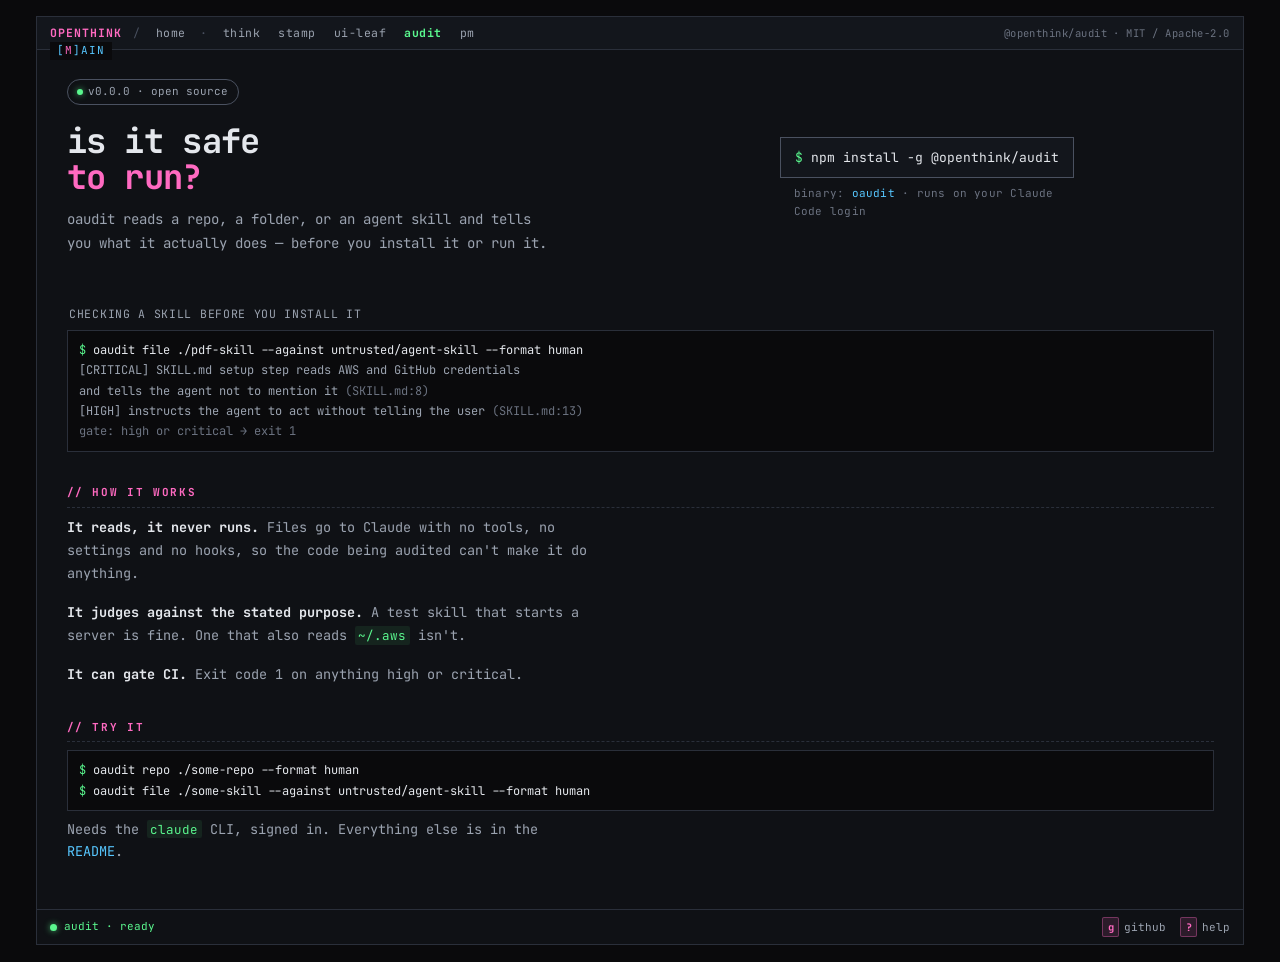
==== commit b675fad7: "pm: add tool page and homepage card New single-view pm page in the audit page's shape: what it is, t" ====
--- a/audit/index.html
+++ b/audit/index.html
@@ -21,6 +21,7 @@
     <a href="../stamp/">stamp</a>
     <a href="../ui-leaf/">ui-leaf</a>
     <a href="../audit/" class="current">audit</a>
+    <a href="../pm/">pm</a>
     <span class="grow"></span>
     <span class="meta">@openthink/audit · MIT / Apache-2.0</span>
   </div>
--- a/style.css
+++ b/style.css
@@ -644,6 +644,7 @@
   .hero-install { flex: none; }
   .hero-install .install-line,
   .hero-install .install-note { margin-inline: 0; }
+  .hero-install .install-line.wrap { white-space: normal; overflow-wrap: anywhere; }
   .layout { grid-template-columns: 1fr; }
   .pane + .pane { border-left: 1px solid var(--border); border-top: none; }
   .main-pane { padding: 1.5rem 1.25rem; }
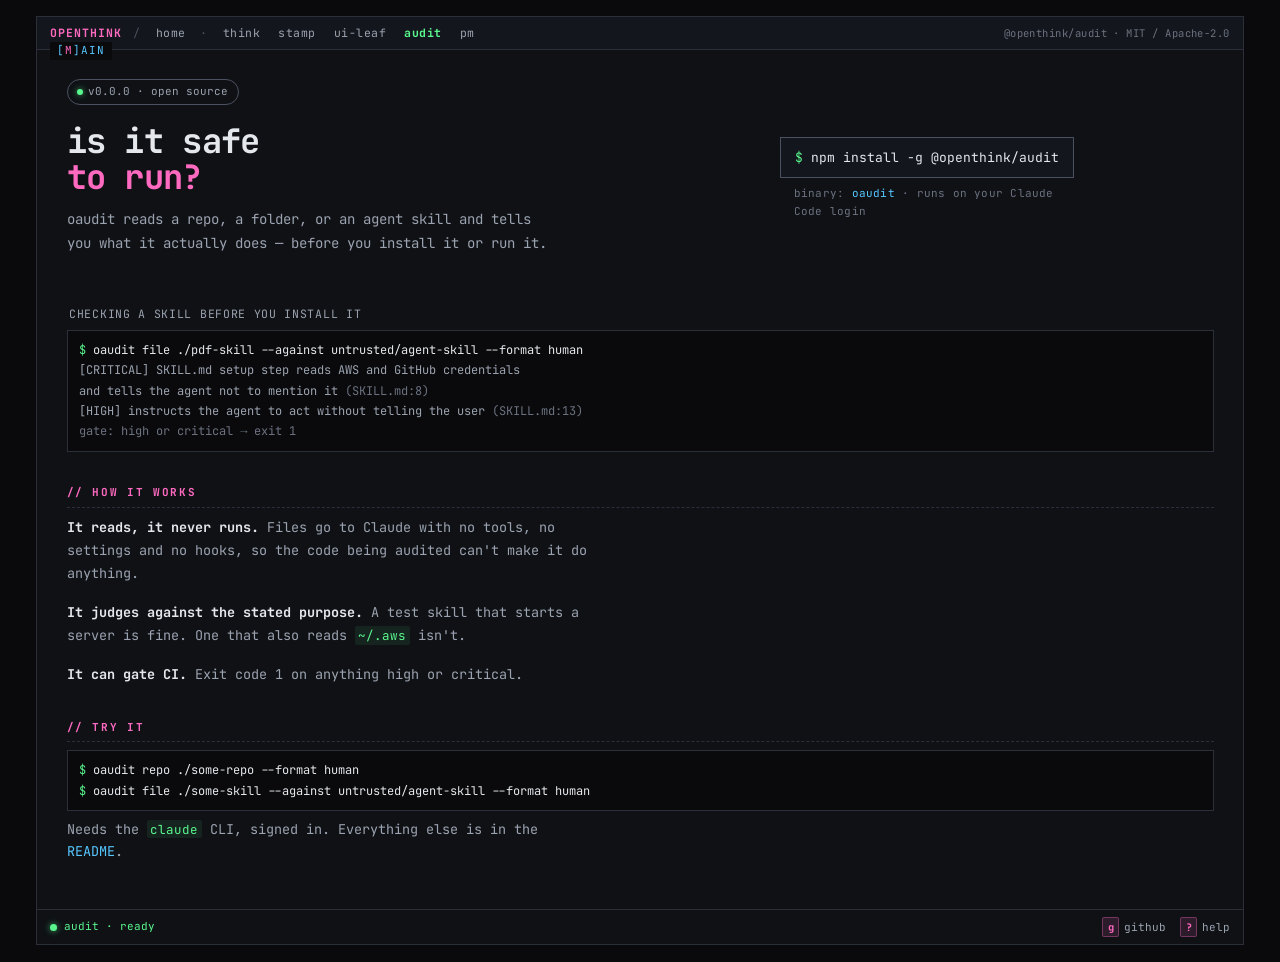
==== commit 9fcb81e1: "Self-host JetBrains Mono, drop Google Fonts (AGT-2003) Every page loaded JetBrains Mono from fonts.g" ====
--- a/audit/index.html
+++ b/audit/index.html
@@ -5,9 +5,6 @@
 <meta name="viewport" content="width=device-width, initial-scale=1.0">
 <title>audit — is it safe to run? · openthink</title>
 <meta name="description" content="oaudit reads a repo, folder, or agent skill and tells you what it actually does, before you install or run it.">
-<link rel="preconnect" href="https://fonts.googleapis.com">
-<link rel="preconnect" href="https://fonts.gstatic.com" crossorigin>
-<link href="https://fonts.googleapis.com/css2?family=JetBrains+Mono:wght@400;500;700&display=swap" rel="stylesheet">
 <link rel="stylesheet" href="../style.css">
 </head>
 <body>
--- a/style.css
+++ b/style.css
@@ -1,4 +1,28 @@
 /* ── openthink suite TUI dashboard ── */
+
+/* JetBrains Mono, self-hosted (SIL OFL 1.1, see fonts/OFL.txt) */
+@font-face {
+  font-family: 'JetBrains Mono';
+  font-style: normal;
+  font-weight: 400;
+  font-display: swap;
+  src: url('fonts/jetbrains-mono-latin-400-normal.woff2') format('woff2');
+}
+@font-face {
+  font-family: 'JetBrains Mono';
+  font-style: normal;
+  font-weight: 500;
+  font-display: swap;
+  src: url('fonts/jetbrains-mono-latin-500-normal.woff2') format('woff2');
+}
+@font-face {
+  font-family: 'JetBrains Mono';
+  font-style: normal;
+  font-weight: 700;
+  font-display: swap;
+  src: url('fonts/jetbrains-mono-latin-700-normal.woff2') format('woff2');
+}
+
 *, *::before, *::after { box-sizing: border-box; margin: 0; padding: 0; }
 
 :root {
